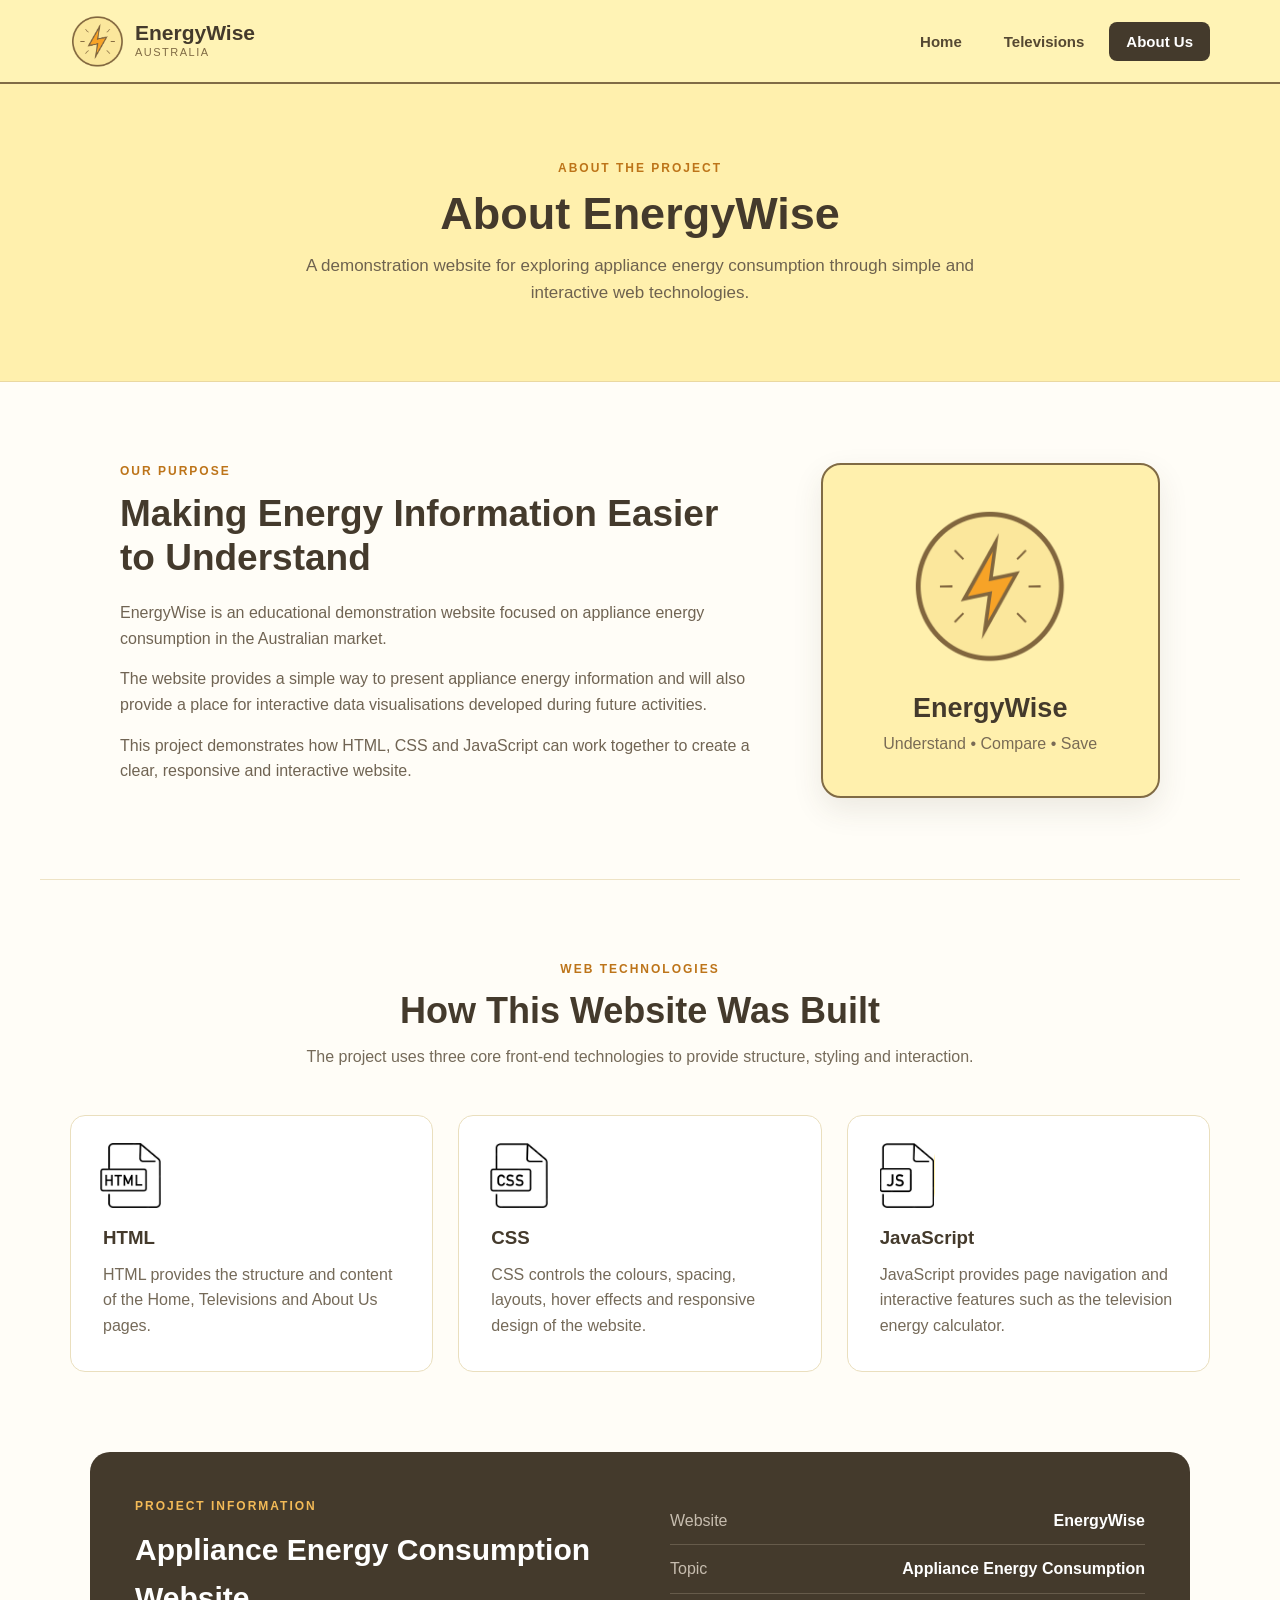
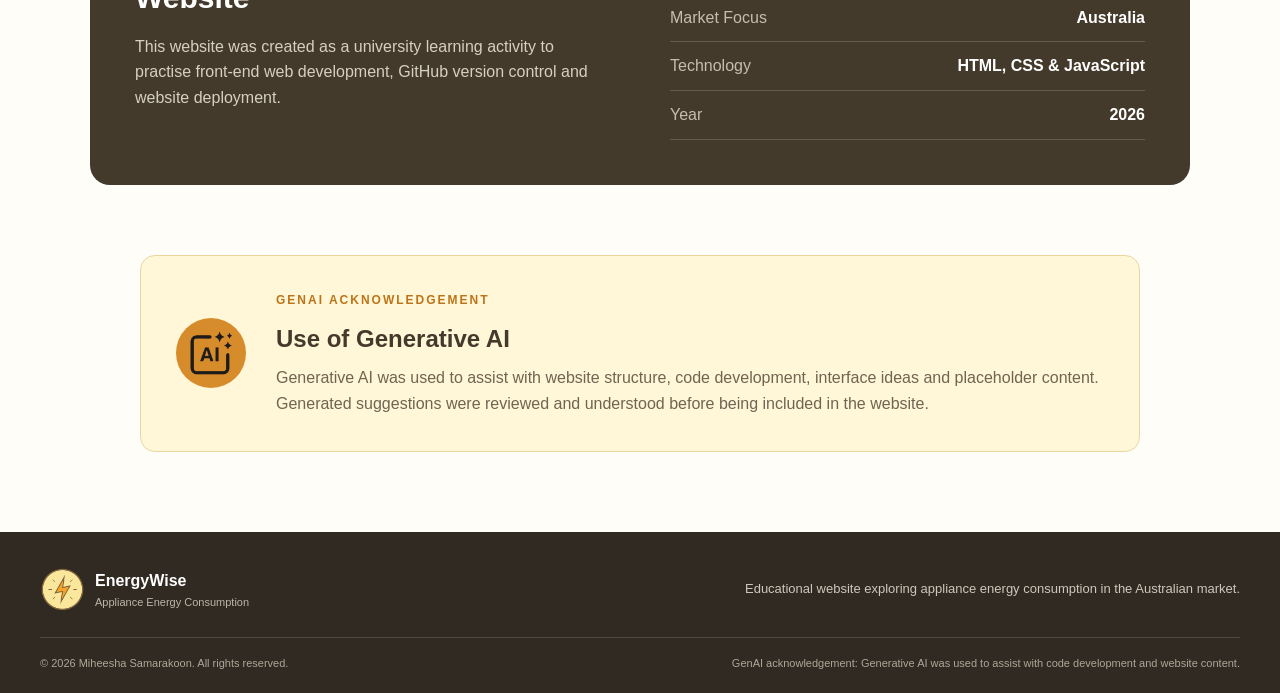
==== about.html @ c7c04519 "Add appliance energy consumption website Add Home, Televisions and About Us pages with shared CSS, J" ====
<!DOCTYPE html>
<html lang="en">
<head>
    <meta charset="UTF-8">
    <meta name="viewport" content="width=device-width, initial-scale=1.0">
    <title>EnergyWise | About Us</title>
    <link rel="stylesheet" href="style.css">
</head>
<body>

    <!-- ================= NAVIGATION ================= -->
    <header>
        <nav class="navbar">
            <div class="brand" onclick="navigateTo('index.html')">
                <img src="images/PowerIcon.png"
                     alt="EnergyWise power logo">
                <div>
                    <span class="brand-name">EnergyWise</span>
                    <span class="brand-subtitle">Australia</span>
                </div>
            </div>
            <div class="nav-links">
                <button class="nav-button"
                        onclick="navigateTo('index.html')">
                    Home
                </button>
                <button class="nav-button"
                        onclick="navigateTo('televisions.html')">
                    Televisions
                </button>
                <button class="nav-button active"
                        onclick="navigateTo('about.html')">
                    About Us
                </button>
            </div>
        </nav>
    </header>

    <!-- ================= MAIN CONTENT ================= -->
    <main>
        <!-- Page Banner -->
        <section class="page-banner">
            <p class="tag">ABOUT THE PROJECT</p>
            <h1>About EnergyWise</h1>
            <p>
                A demonstration website for exploring appliance energy
                consumption through simple and interactive web technologies.
            </p>
        </section>

        <!-- ================= ABOUT ================= -->
        <section class="about-section">
            <div class="about-content">
                <p class="tag">OUR PURPOSE</p>
                <h2>
                    Making Energy Information Easier to Understand
                </h2>
                <p>
                    EnergyWise is an educational demonstration website
                    focused on appliance energy consumption in the
                    Australian market.
                </p>
                <p>
                    The website provides a simple way to present appliance
                    energy information and will also provide a place for
                    interactive data visualisations developed during
                    future activities.
                </p>
                <p>
                    This project demonstrates how HTML, CSS and JavaScript
                    can work together to create a clear, responsive and
                    interactive website.
                </p>
            </div>
            <div class="about-logo-card">
                <img src="images/PowerIcon.png"
                     alt="EnergyWise power logo">
                <h3>EnergyWise</h3>
                <p>Understand • Compare • Save</p>
            </div>
        </section>

        <!-- ================= TECHNOLOGIES ================= -->
        <section class="technology-section">
            <div class="section-heading">
                <p class="tag">WEB TECHNOLOGIES</p>
                <h2>How This Website Was Built</h2>
                <p>
                    The project uses three core front-end technologies
                    to provide structure, styling and interaction.
                </p>
            </div>
            <div class="card-grid">
                <article class="info-card">
                    <div class="tech-icon">
                        <img src="images/html.png" alt="HTML icon">
                    </div>
                    <h3>HTML</h3>
                    <p>
                        HTML provides the structure and content of the
                        Home, Televisions and About Us pages.
                    </p>
                </article>
                <article class="info-card">
                    <div class="tech-icon">
                        <img src="images/css.png" alt="CSS icon">
                    </div>
                    <h3>CSS</h3>
                    <p>
                        CSS controls the colours, spacing, layouts,
                        hover effects and responsive design of the website.
                    </p>
                </article>
                <article class="info-card">
                    <div class="tech-icon">
                        <img src="images/javascript.png" alt="JavaScript icon">
                    </div>
                    <h3>JavaScript</h3>
                    <p>
                        JavaScript provides page navigation and interactive
                        features such as the television energy calculator.
                    </p>
                </article>
            </div>
        </section>

        <!-- ================= PROJECT INFORMATION ================= -->
        <section class="project-section">
            <div class="project-intro">
                <p class="tag light-tag">
                    PROJECT INFORMATION
                </p>
                <h2>Appliance Energy Consumption Website</h2>
                <p>
                    This website was created as a university learning
                    activity to practise front-end web development,
                    GitHub version control and website deployment.
                </p>
            </div>
            <div class="project-details">
                <div>
                    <span>Website</span>
                    <strong>EnergyWise</strong>
                </div>
                <div>
                    <span>Topic</span>
                    <strong>Appliance Energy Consumption</strong>
                </div>
                <div>
                    <span>Market Focus</span>
                    <strong>Australia</strong>
                </div>
                <div>
                    <span>Technology</span>
                    <strong>HTML, CSS & JavaScript</strong>
                </div>
                <div>
                    <span>Year</span>
                    <strong>2026</strong>
                </div>
            </div>
        </section>

        <!-- ================= GENAI ================= -->
        <section class="ai-section">
            <div class="ai-icon">
                <img src="images/ai.png" alt="Generative AI icon">
            </div>
            <div>
                <p class="tag">GENAI ACKNOWLEDGEMENT</p>
                <h2>Use of Generative AI</h2>
                <p>
                    Generative AI was used to assist with website structure,
                    code development, interface ideas and placeholder
                    content. Generated suggestions were reviewed and
                    understood before being included in the website.
                </p>
            </div>
        </section>
    </main>

    <!-- ================= FOOTER ================= -->
    <footer>
        <div class="footer-container">
            <div class="footer-brand">
                <img src="images/PowerIcon.png"
                     alt="EnergyWise power logo">
                <div>
                    <strong>EnergyWise</strong>
                    <span>Appliance Energy Consumption</span>
                </div>
            </div>
            <p>
                Educational website exploring appliance energy consumption
                in the Australian market.
            </p>
        </div>
        <div class="footer-bottom">
            <p>© 2026 Miheesha Samarakoon. All rights reserved.</p>
            <p>
                GenAI acknowledgement: Generative AI was used to assist
                with code development and website content.
            </p>
        </div>
    </footer>

    <script src="script.js"></script>

</body>
</html>
---- style.css ----
/* =========================================================
   ENERGYWISE WEBSITE
   Main stylesheet used by all three webpages
   ========================================================= */


/* ================= BASIC RESET ================= */
* {
    margin: 0;
    padding: 0;
    box-sizing: border-box;
}


/* ================= GENERAL ================= */
html {
    scroll-behavior: smooth;
}
body {
    font-family: Arial, Helvetica, sans-serif;
    background-color: #fffdf7;
    color: #443a2c;
    line-height: 1.6;
}
button,
input {
    font-family: inherit;
}


/* ================= NAVIGATION ================= */
header {
    background-color: #fff3b5;
    border-bottom: 2px solid #806b45;
    position: sticky;
    top: 0;
    z-index: 1000;
}
.navbar {
    max-width: 1200px;
    min-height: 82px;
    margin: auto;
    padding: 10px 30px;
    display: flex;
    justify-content: space-between;
    align-items: center;
}


/* Logo / Brand */
.brand {
    display: flex;
    align-items: center;
    gap: 10px;
    cursor: pointer;
    transition: 0.3s;
}

.brand:hover {
    opacity: 0.75;
}

.brand img {
    width: 55px;
    height: 55px;
}

.brand > div {
    display: flex;
    flex-direction: column;
}

.brand-name {
    font-size: 21px;
    font-weight: bold;
    line-height: 1.1;
}

.brand-subtitle {
    font-size: 11px;
    color: #806b45;
    letter-spacing: 1.5px;
    text-transform: uppercase;
}


/* Navigation Links */

.nav-links {
    display: flex;
    align-items: center;
    gap: 8px;
}

.nav-button {
    border: none;
    background-color: transparent;
    color: #554832;
    font-size: 15px;
    font-weight: bold;
    padding: 11px 17px;
    border-radius: 8px;
    cursor: pointer;
    transition: 0.3s;
}


/* Mouse-over feedback */
.nav-button:hover {
    background-color: #e9a63d;
    color: white;
    transform: translateY(-2px);
}


/* Current page feedback */
.nav-button.active {
    background-color: #443a2c;
    color: white;
}


/* ================= TAG ================= */
.tag {
    color: #bd7419;
    font-size: 12px;
    font-weight: bold;
    letter-spacing: 2px;
    margin-bottom: 10px;
}

.light-tag {
    color: #f3ba57;
}


/* ================= HOME HERO ================= */
.hero {
    max-width: 1200px;
    min-height: 580px;
    margin: auto;
    padding: 70px 30px;
    display: grid;
    grid-template-columns: 1.2fr 0.8fr;
    align-items: center;
    gap: 70px;
}

.hero h1 {
    max-width: 700px;
    font-size: 55px;
    line-height: 1.08;
    margin-bottom: 22px;
}

.hero h1 span {
    color: #d78c2c;
}

.hero-description {
    max-width: 650px;
    color: #706453;
    font-size: 18px;
    margin-bottom: 30px;
}

.hero-buttons {
    display: flex;
    gap: 12px;
}


/* ================= BUTTONS ================= */

.primary-button,
.secondary-button {
    padding: 14px 22px;
    border-radius: 8px;
    font-size: 15px;
    font-weight: bold;
    cursor: pointer;
    transition: 0.3s;
}

.primary-button {
    border: none;
    background-color: #d78c2c;
    color: white;
}

.primary-button:hover {
    background-color: #ad6816;
    transform: translateY(-2px);
    box-shadow: 0 6px 15px rgba(80, 60, 30, 0.15);
}

.secondary-button {
    border: 2px solid #806b45;
    background-color: transparent;
    color: #443a2c;
}

.secondary-button:hover {
    background-color: #fff0ad;
    transform: translateY(-2px);
}


/* ================= HERO CARD ================= */
.hero-card {
    background-color: #fff0a8;
    border: 2px solid #806b45;
    border-radius: 24px;
    padding: 40px;
    text-align: center;
    box-shadow: 0 18px 40px rgba(68, 58, 44, 0.12);
}

.hero-logo {
    width: 150px;
    margin-bottom: 15px;
}

.hero-card h2 {
    font-size: 27px;
    margin-bottom: 10px;
}

.hero-card > p {
    color: #6d604d;
    margin-bottom: 25px;
}

.mini-info {
    display: grid;
    grid-template-columns: repeat(3, 1fr);
    border-top: 1px solid #bca164;
    padding-top: 20px;
    gap: 10px;
}

.mini-info div {
    display: flex;
    flex-direction: column;
}

.mini-info strong {
    font-size: 13px;
}

.mini-info span {
    color: #806f54;
    font-size: 11px;
}


/* ================= GENERAL CONTENT ================= */

.content-section,
.technology-section {
    max-width: 1200px;
    margin: auto;
    padding: 80px 30px;
}

.section-heading {
    max-width: 720px;
    margin: 0 auto 45px;
    text-align: center;
}

.section-heading h2 {
    font-size: 36px;
    line-height: 1.2;
    margin-bottom: 12px;
}

.section-heading > p:last-child {
    color: #756a59;
}


/* ================= INFORMATION CARDS ================= */

.card-grid {
    display: grid;
    grid-template-columns: repeat(3, 1fr);
    gap: 25px;
}

.info-card {
    background-color: white;
    border: 1px solid #eadfbe;
    border-radius: 15px;
    padding: 32px;
    transition: 0.3s;
}

.info-card:hover {
    transform: translateY(-6px);
    border-color: #d78c2c;
    box-shadow: 0 12px 25px rgba(68, 58, 44, 0.10);
}

.icon-box,
.tech-icon {
    width: 55px;
    height: 55px;
    display: flex;
    justify-content: center;
    align-items: center;
    background-color: #fff0ad;
    border-radius: 10px;
    font-size: 22px;
    font-weight: bold;
    margin-bottom: 20px;
}

.tech-icon img {
    width: 65px;
    height: 65px;
    object-fit: contain;
    display: block;
}

.icon-box {
    width: 55px;
    height: 55px;
    display: flex;
    justify-content: center;
    align-items: center;
    background-color: #fff0ad;
    border-radius: 10px;
    margin-bottom: 20px;
}

.icon-box img {
    width: 62px;
    height: 62px;
    object-fit: contain;
}

.info-card h3 {
    margin-bottom: 9px;
}

.info-card p {
    color: #756a59;
}


/* ================= STEPS ================= */

.steps-section {
    background-color: #fff8dc;
    padding: 75px 30px;
}

.steps {
    max-width: 1050px;
    margin: auto;
    display: grid;
    grid-template-columns: repeat(3, 1fr);
    gap: 30px;
}

.step {
    display: flex;
    gap: 18px;
}

.step-number {
    color: #d78c2c;
    font-size: 30px;
    font-weight: bold;
}

.step h3 {
    margin-bottom: 5px;
}

.step p {
    color: #756a59;
}


/* ================= CTA ================= */
.cta-section {
    max-width: 1140px;
    margin: 80px auto;
    padding: 45px;
    background-color: #443a2c;
    color: white;
    border-radius: 20px;
    display: flex;
    justify-content: space-between;
    align-items: center;
    gap: 40px;
}

.cta-section h2 {
    font-size: 30px;
    margin-bottom: 8px;
}

.cta-section > div > p:last-child {
    max-width: 700px;
    color: #d7cfc3;
}


/* ================= PAGE BANNER ================= */
.page-banner {
    background-color: #fff0ad;
    padding: 75px 30px;
    text-align: center;
    border-bottom: 1px solid #ead8a1;
}

.page-banner h1 {
    font-size: 45px;
    line-height: 1.15;
    margin-bottom: 12px;
}

.page-banner > p:last-child {
    max-width: 720px;
    margin: auto;
    color: #6e624f;
    font-size: 17px;
}


/* ================= TELEVISION CARDS ================= */
.tv-grid {
    display: grid;
    grid-template-columns: repeat(3, 1fr);
    gap: 25px;
}

.tv-card {
    background-color: white;
    border: 1px solid #eadfbe;
    border-radius: 15px;
    overflow: hidden;
    transition: 0.3s;
}

.tv-card:hover {
    transform: translateY(-6px);
    box-shadow: 0 12px 28px rgba(68, 58, 44, 0.12);
    border-color: #d78c2c;
}

.tv-image {
    background-color: #fff5c9;
    padding: 30px 30px 20px;
    text-align: center;
}

.tv-screen {
    height: 160px;
    background-color: #443a2c;
    border: 7px solid #635541;
    border-radius: 7px;
    display: flex;
    justify-content: center;
    align-items: center;
    color: #f2b34b;
    font-size: 28px;
    font-weight: bold;
}

.tv-stand {
    width: 65px;
    height: 10px;
    margin: auto;
    background-color: #635541;
    border-radius: 0 0 8px 8px;
}

.tv-content {
    padding: 25px;
}

.energy-label {
    color: #bd7419;
    font-size: 10px;
    font-weight: bold;
    letter-spacing: 1.2px;
}

.tv-content h3 {
    font-size: 20px;
    margin: 7px 0 18px;
}

.tv-data div {
    display: flex;
    justify-content: space-between;
    padding: 9px 0;
    border-bottom: 1px solid #eee6d4;
    font-size: 14px;
}

.tv-data span {
    color: #786d5c;
}

.data-note {
    color: #817565;
    font-size: 13px;
    text-align: center;
    margin-top: 30px;
}


/* ================= CALCULATOR ================= */
.calculator-section {
    background-color: #fff0ad;
    padding: 75px max(30px, calc((100% - 1100px) / 2));
    display: grid;
    grid-template-columns: 1fr 1fr;
    align-items: center;
    gap: 70px;
}

.calculator-description h2 {
    font-size: 36px;
    line-height: 1.2;
    margin-bottom: 15px;
}

.calculator-description > p:not(.tag) {
    color: #6e624f;
}

.formula-box {
    background-color: rgba(255, 255, 255, 0.55);
    border-left: 4px solid #d78c2c;
    margin-top: 25px;
    padding: 17px;
    display: flex;
    flex-direction: column;
}

.formula-box span {
    color: #a86618;
    font-size: 10px;
    font-weight: bold;
    letter-spacing: 1.5px;
}

.calculator-card {
    background-color: white;
    border-radius: 15px;
    padding: 35px;
    box-shadow: 0 12px 30px rgba(68, 58, 44, 0.12);
}

.input-group {
    margin-bottom: 20px;
}

.input-group label {
    display: block;
    font-weight: bold;
    margin-bottom: 7px;
}

.input-wrapper {
    display: flex;
    border: 1px solid #cbbd98;
    border-radius: 8px;
    overflow: hidden;
}

.input-wrapper:focus-within {
    border-color: #d78c2c;
}

.input-wrapper input {
    width: 100%;
    border: none;
    outline: none;
    padding: 13px;
    font-size: 15px;
}

.input-wrapper span {
    background-color: #fff5cf;
    padding: 13px;
    color: #786b55;
    font-size: 13px;
}

.full-button {
    width: 100%;
}

.result-box {
    margin-top: 22px;
    background-color: #fff7d7;
    border-radius: 10px;
    padding: 20px;
    text-align: center;
}

.result-box p {
    color: #786b55;
    font-size: 13px;
}

.result-box strong {
    display: block;
    color: #b66e17;
    font-size: 29px;
    margin: 4px 0;
}

.result-box span {
    color: #8a7d69;
    font-size: 12px;
}


/* ================= TIPS ================= */
.tips-grid {
    display: grid;
    grid-template-columns: repeat(2, 1fr);
    gap: 20px;
}

.tip-card {
    display: flex;
    gap: 20px;
    padding: 25px;
    background-color: white;
    border: 1px solid #eadfbe;
    border-radius: 12px;
    transition: 0.3s;
}

.tip-card:hover {
    border-color: #d78c2c;
    transform: translateY(-3px);
}

.tip-number {
    color: #d78c2c;
    font-size: 25px;
    font-weight: bold;
}

.tip-card h3 {
    margin-bottom: 5px;
}

.tip-card p {
    color: #756a59;
}


/* ================= ABOUT ================= */
.about-section {
    max-width: 1100px;
    margin: auto;
    padding: 80px 30px;
    display: grid;
    grid-template-columns: 1.3fr 0.7fr;
    align-items: center;
    gap: 70px;
}

.about-content h2 {
    font-size: 37px;
    line-height: 1.2;
    margin-bottom: 20px;
}

.about-content > p:not(.tag) {
    color: #706453;
    margin-bottom: 15px;
}

.about-logo-card {
    background-color: #fff0ad;
    border: 2px solid #806b45;
    border-radius: 20px;
    padding: 40px;
    text-align: center;
    box-shadow: 0 12px 30px rgba(68, 58, 44, 0.10);
}

.about-logo-card img {
    width: 160px;
    margin-bottom: 12px;
}

.about-logo-card h3 {
    font-size: 27px;
}

.about-logo-card p {
    color: #796b55;
}


/* ================= TECHNOLOGY ================= */
.technology-section {
    border-top: 1px solid #eee3c5;
}


/* ================= PROJECT SECTION ================= */

.project-section {
    max-width: 1100px;
    margin: 0 auto 70px;
    padding: 45px;
    background-color: #443a2c;
    color: white;
    border-radius: 20px;
    display: grid;
    grid-template-columns: 1fr 1fr;
    gap: 60px;
}

.project-intro h2 {
    font-size: 30px;
    margin-bottom: 12px;
}

.project-intro > p:last-child {
    color: #d7cfc3;
}

.project-details div {
    display: flex;
    justify-content: space-between;
    gap: 20px;
    padding: 11px 0;
    border-bottom: 1px solid #665b4b;
}

.project-details span {
    color: #c7bdaf;
}

.project-details strong {
    text-align: right;
}


/* ================= AI SECTION ================= */
.ai-section {
    max-width: 1000px;
    margin: 0 auto 80px;
    padding: 35px;
    display: flex;
    align-items: center;
    gap: 30px;
    background-color: #fff7d7;
    border: 1px solid #e8d79e;
    border-radius: 15px;
}

.ai-icon {
    min-width: 70px;
    height: 70px;
    display: flex;
    justify-content: center;
    align-items: center;
    background-color: #d78c2c;
    color: white;
    border-radius: 50%;
    font-size: 22px;
    font-weight: bold;
}

.ai-icon img {
    width: 85px;
    height: 85px;
    object-fit: contain;
    display: block;
}

.ai-section h2 {
    margin-bottom: 7px;
}

.ai-section > div:last-child > p:last-child {
    color: #706453;
}


/* ================= FOOTER ================= */
footer {
    background-color: #302a22;
    color: white;
    padding: 35px 30px 20px;
}

.footer-container {
    max-width: 1200px;
    margin: auto;
    display: flex;
    justify-content: space-between;
    align-items: center;
    gap: 30px;
    padding-bottom: 25px;
}

.footer-brand {
    display: flex;
    align-items: center;
    gap: 10px;
}

.footer-brand img {
    width: 45px;
    height: 45px;
}

.footer-brand div {
    display: flex;
    flex-direction: column;
}

.footer-brand span {
    color: #bfb6a8;
    font-size: 11px;
}

.footer-container > p {
    color: #cfc7bb;
    font-size: 13px;
    text-align: right;
}

.footer-bottom {
    max-width: 1200px;
    margin: auto;
    border-top: 1px solid #51493e;
    padding-top: 17px;
    display: flex;
    justify-content: space-between;
    gap: 30px;
    color: #afa698;
    font-size: 11px;
}


/* =========================================================
   RESPONSIVE DESIGN
   Makes the website easier to use on smaller screens
   ========================================================= */
@media (max-width: 900px) {
    .hero,
    .calculator-section,
    .about-section,
    .project-section {
        grid-template-columns: 1fr;
    }

    .card-grid,
    .tv-grid,
    .steps {
        grid-template-columns: 1fr;
    }

    .hero {
        gap: 40px;
    }

    .hero h1 {
        font-size: 45px;
    }

    .cta-section {
        margin-left: 25px;
        margin-right: 25px;

        flex-direction: column;

        align-items: flex-start;
    }
}


@media (max-width: 650px) {
    .navbar {
        flex-direction: column;

        padding: 12px 15px;

        gap: 12px;
    }

    .nav-links {
        width: 100%;

        justify-content: center;
    }

    .nav-button {
        flex: 1;

        padding: 10px 7px;

        font-size: 13px;
    }

    .hero {
        padding: 50px 20px;
    }

    .hero h1 {
        font-size: 37px;
    }

    .hero-description {
        font-size: 16px;
    }

    .hero-buttons {
        flex-direction: column;
    }

    .hero-buttons button {
        width: 100%;
    }

    .mini-info {
        grid-template-columns: 1fr;
    }

    .page-banner {
        padding: 55px 20px;
    }

    .page-banner h1 {
        font-size: 35px;
    }

    .content-section,
    .technology-section {
        padding: 60px 20px;
    }

    .section-heading h2 {
        font-size: 30px;
    }

    .tips-grid {
        grid-template-columns: 1fr;
    }

    .calculator-section {
        padding: 60px 20px;

        gap: 35px;
    }

    .about-section {
        padding: 60px 20px;

        gap: 35px;
    }

    .project-section {
        margin-left: 20px;
        margin-right: 20px;

        padding: 30px;
    }

    .project-details div {
        flex-direction: column;

        gap: 3px;
    }

    .project-details strong {
        text-align: left;
    }

    .ai-section {
        margin-left: 20px;
        margin-right: 20px;

        flex-direction: column;

        align-items: flex-start;
    }

    .footer-container,
    .footer-bottom {
        flex-direction: column;

        align-items: flex-start;
    }

    .footer-container > p {
        text-align: left;
    }
}
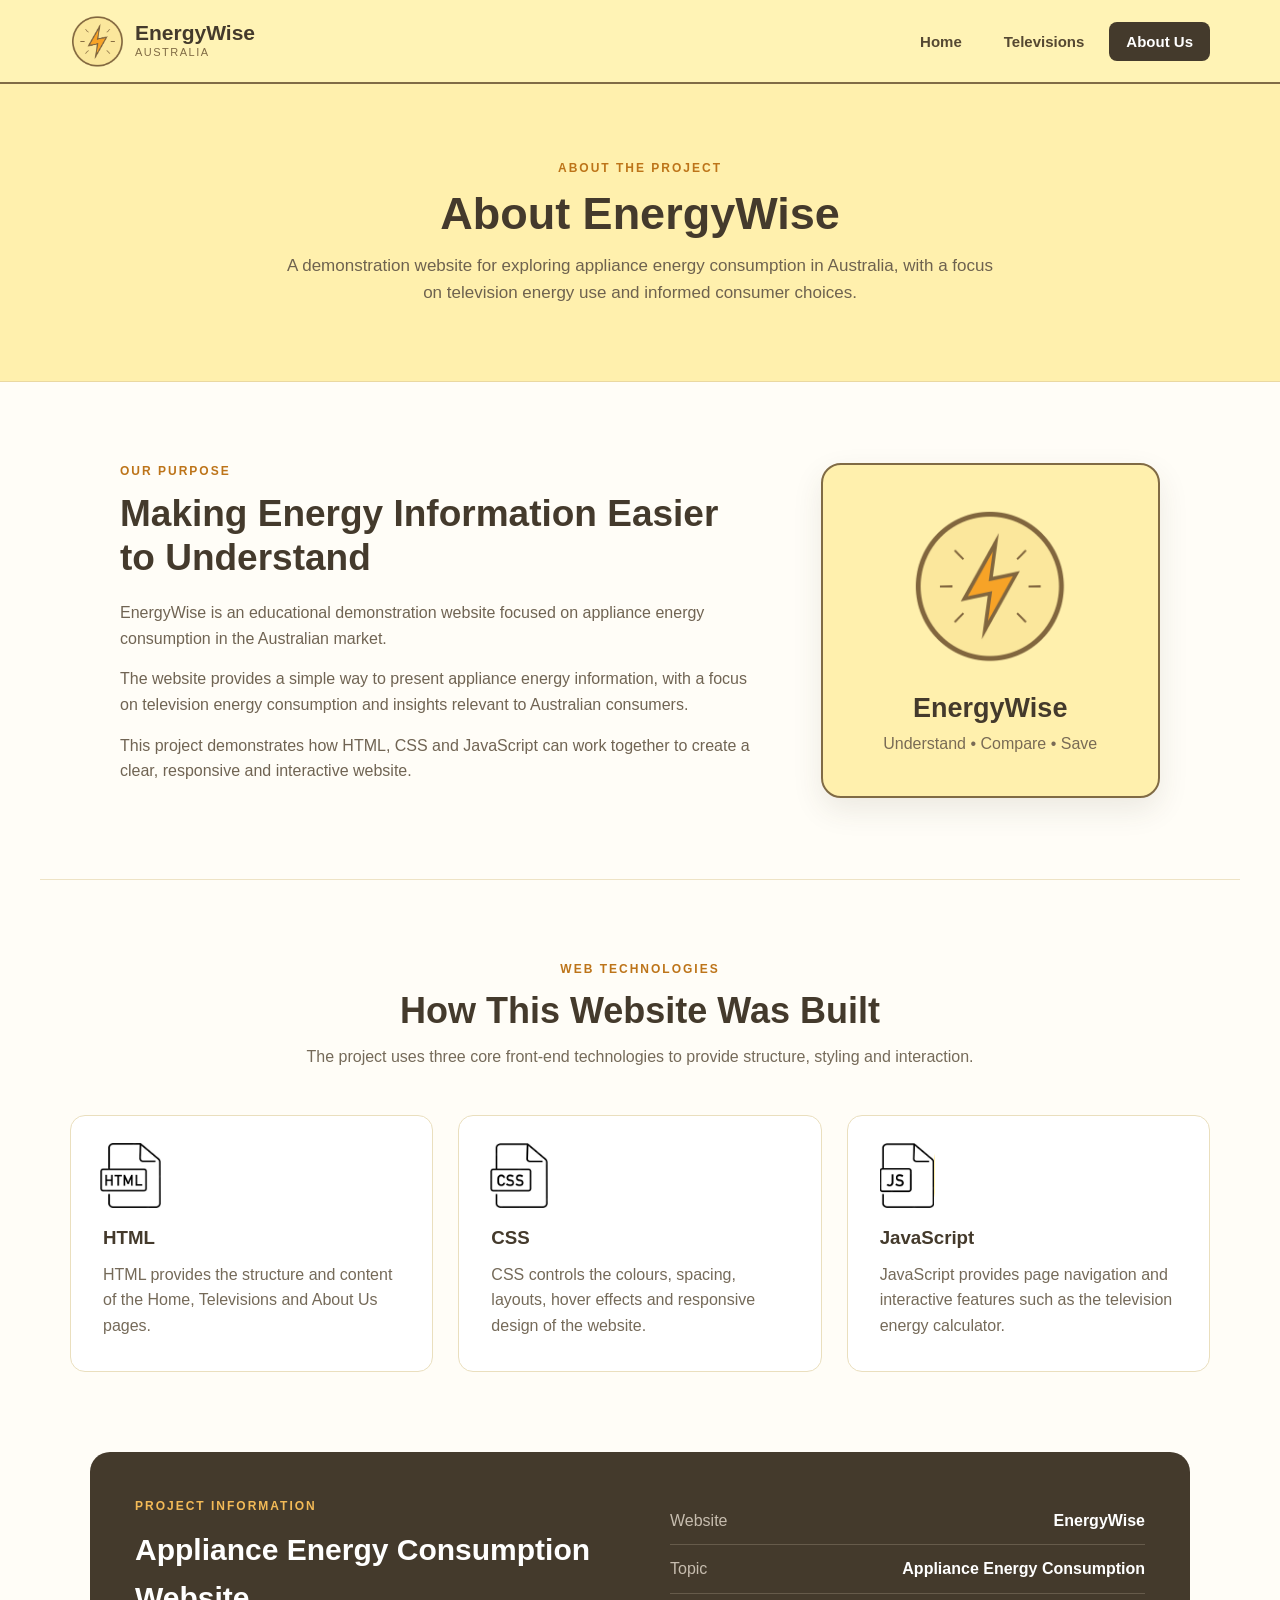
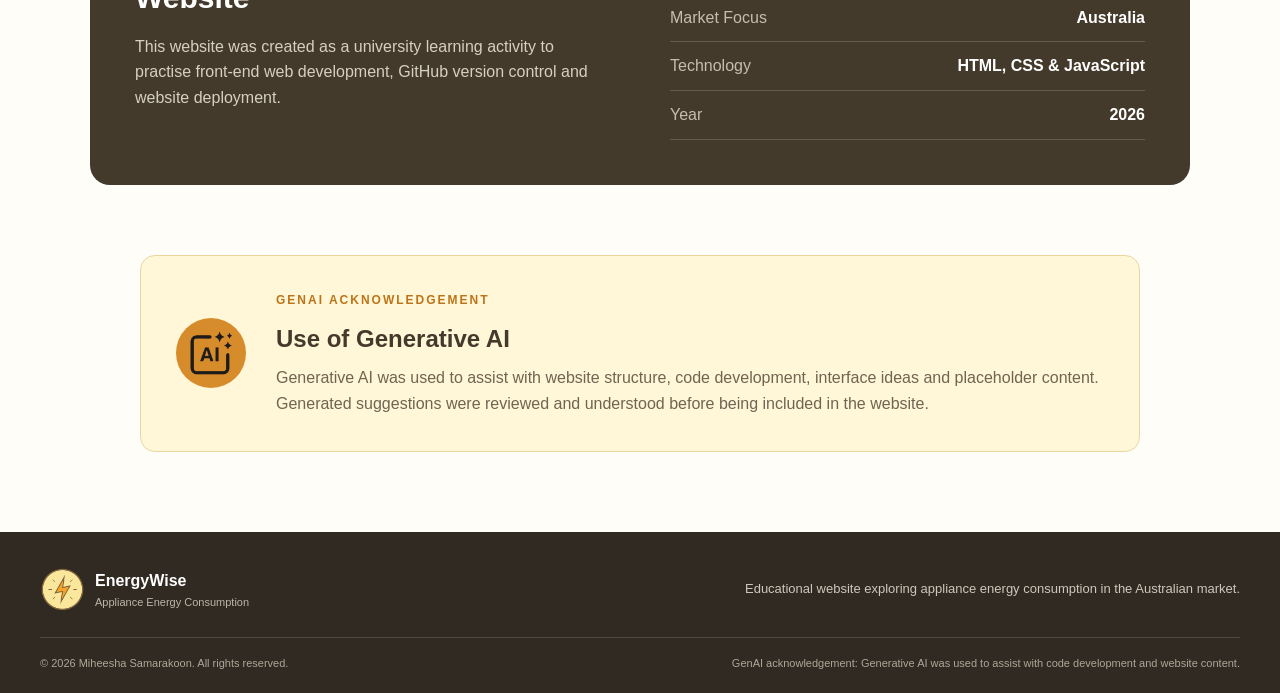
==== commit 60310b49: "Update about.html" ====
--- a/about.html
+++ b/about.html
@@ -43,8 +43,7 @@
             <p class="tag">ABOUT THE PROJECT</p>
             <h1>About EnergyWise</h1>
             <p>
-                A demonstration website for exploring appliance energy
-                consumption through simple and interactive web technologies.
+                A demonstration website for exploring appliance energy consumption in Australia, with a focus on television energy use and informed consumer choices.
             </p>
         </section>
 
@@ -56,20 +55,13 @@
                     Making Energy Information Easier to Understand
                 </h2>
                 <p>
-                    EnergyWise is an educational demonstration website
-                    focused on appliance energy consumption in the
-                    Australian market.
-                </p>
-                <p>
-                    The website provides a simple way to present appliance
-                    energy information and will also provide a place for
-                    interactive data visualisations developed during
-                    future activities.
-                </p>
-                <p>
-                    This project demonstrates how HTML, CSS and JavaScript
-                    can work together to create a clear, responsive and
-                    interactive website.
+                    EnergyWise is an educational demonstration website focused on appliance energy consumption in the Australian market.
+                </p>
+                <p>
+                    The website provides a simple way to present appliance energy information, with a focus on television energy consumption and insights relevant to Australian consumers.
+                </p>
+                <p>
+                    This project demonstrates how HTML, CSS and JavaScript can work together to create a clear, responsive and interactive website.
                 </p>
             </div>
             <div class="about-logo-card">
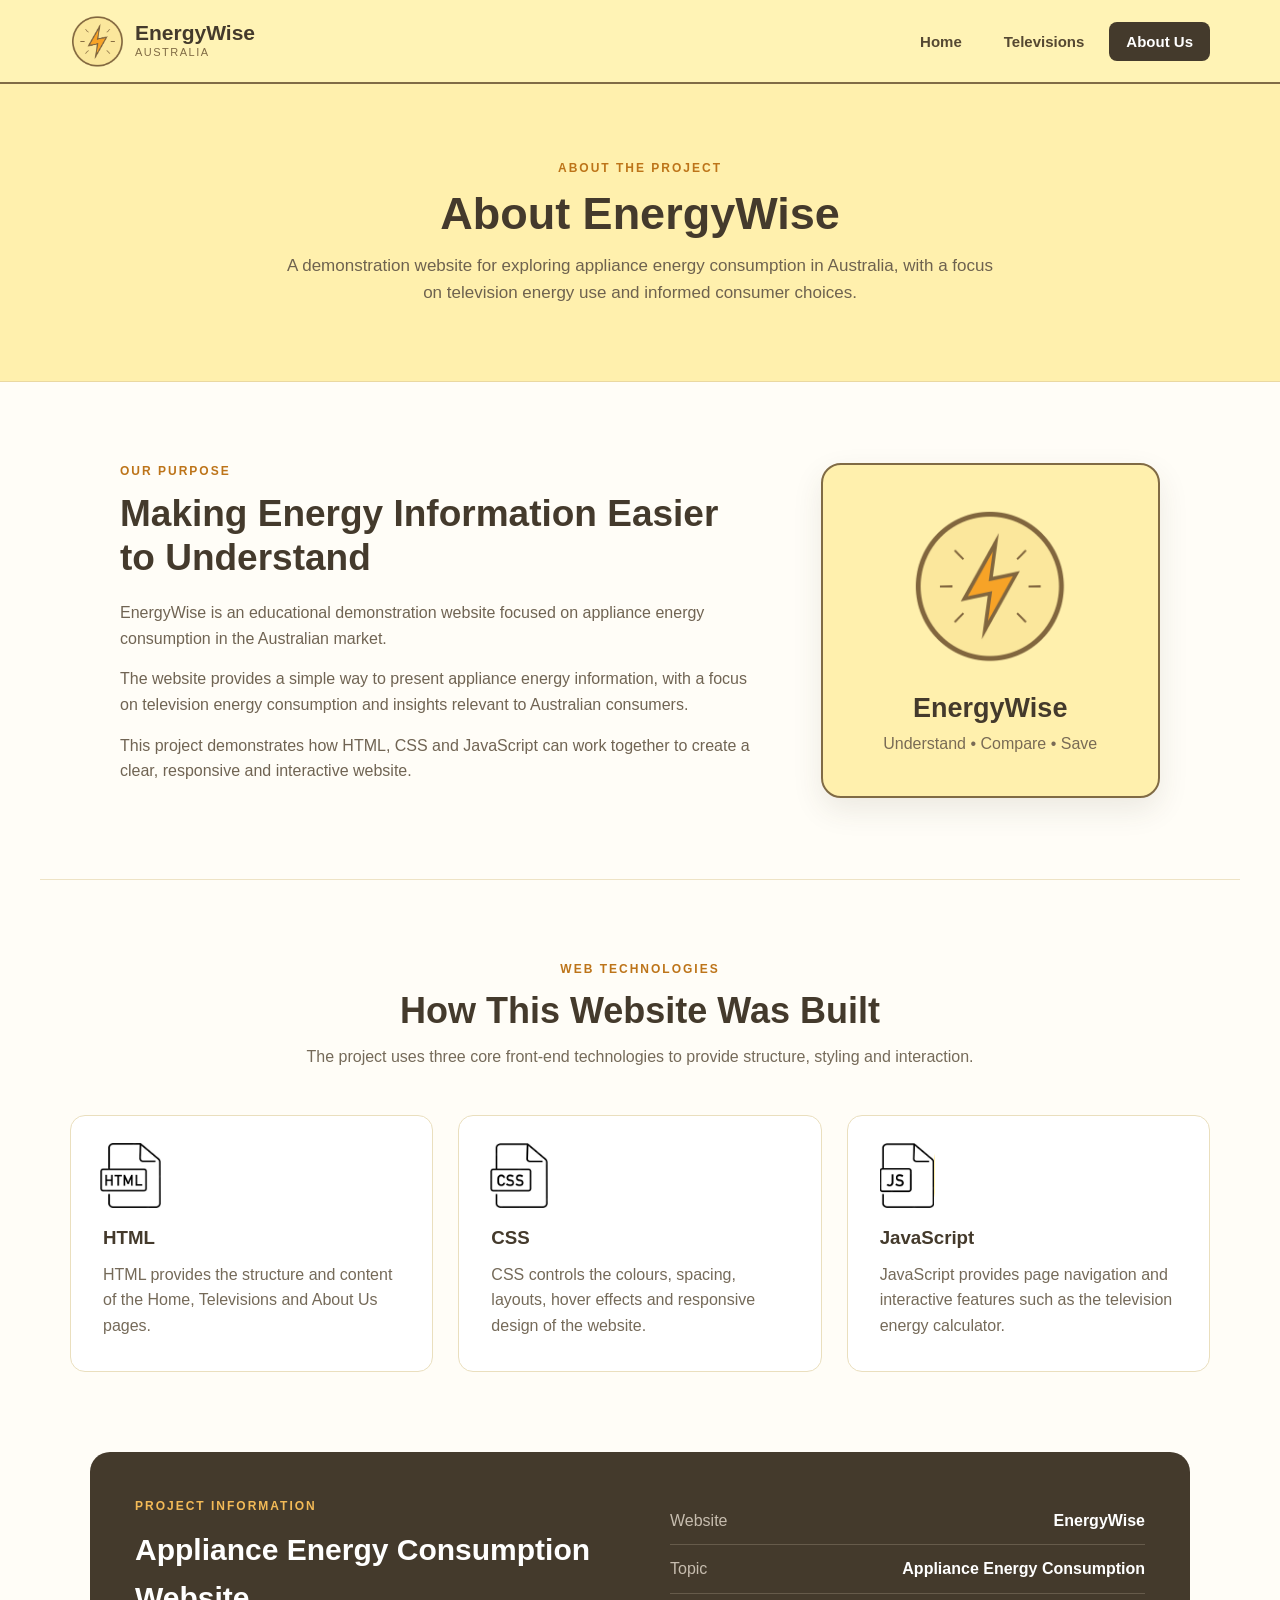
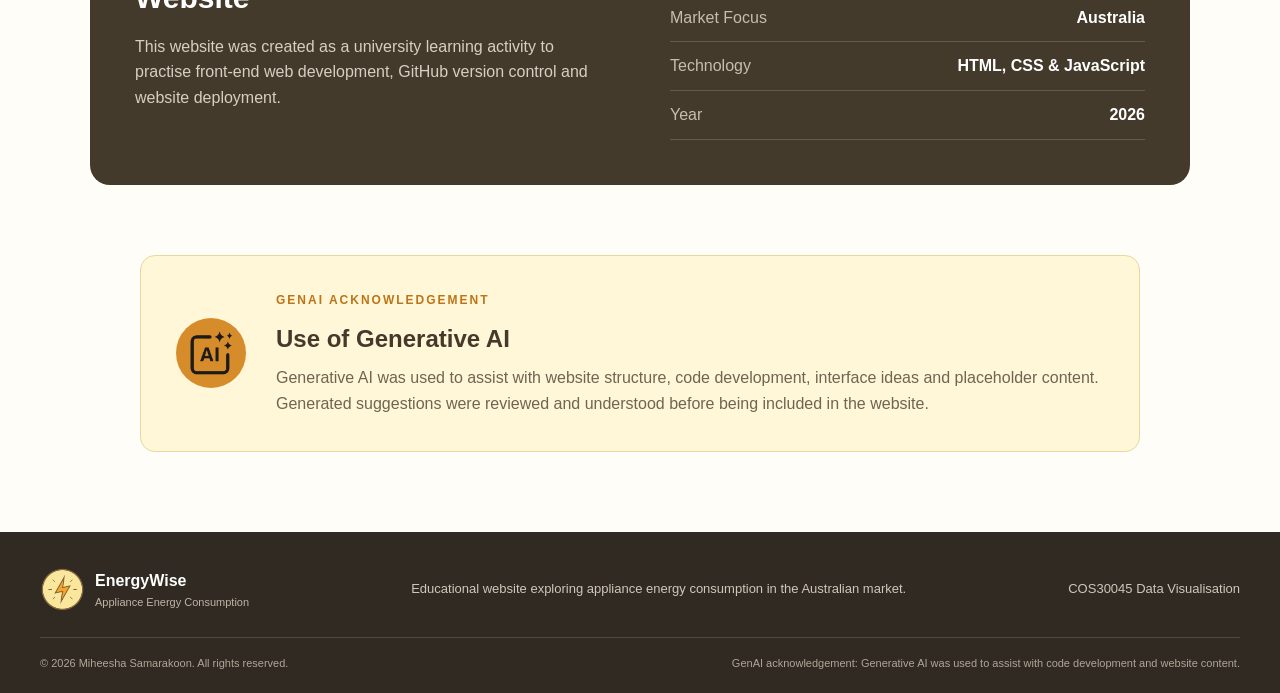
==== commit 61357a9d: "Update about.html" ====
--- a/about.html
+++ b/about.html
@@ -183,8 +183,10 @@
                 </div>
             </div>
             <p>
-                Educational website exploring appliance energy consumption
-                in the Australian market.
+                Educational website exploring appliance energy consumption in the Australian market.                                                                                                 
+            </p>
+            <p>
+                COS30045 Data Visualisation                                                                                                   
             </p>
         </div>
         <div class="footer-bottom">
--- a/style.css
+++ b/style.css
@@ -1004,4 +1004,181 @@
     .footer-container > p {
         text-align: left;
     }
+}
+
+.insights-grid {
+    display: grid;
+    grid-template-columns: repeat(3, 1fr);
+    gap: 24px;
+    max-width: 1200px;
+    margin: 45px auto;
+}
+
+.insight-card {
+    background: #ffffff;
+    border: 1px solid #ead9a4;
+    border-radius: 14px;
+    overflow: hidden;
+    transition: transform 0.25s ease, box-shadow 0.25s ease;
+    display: flex;
+    flex-direction: column;
+    height: 100%;
+}
+
+.insight-card:hover {
+    transform: translateY(-5px);
+    box-shadow: 0 12px 28px rgba(67, 53, 35, 0.10);
+}
+
+.insight-header {
+    display: flex;
+    align-items: flex-start;
+    gap: 14px;
+    padding: 24px 24px 18px;
+    min-height: 125px;
+}
+
+.insight-number {
+    min-width: 42px;
+    height: 42px;
+    display: flex;
+    align-items: center;
+    justify-content: center;
+    background: #fff1bd;
+    color: #d66a00;
+    border-radius: 50%;
+    font-size: 14px;
+    font-weight: 700;
+}
+
+.insight-header h3 {
+    margin: 7px 0 0;
+    font-size: 18px;
+    line-height: 1.35;
+}
+
+.insight-chart {
+    padding: 0 20px;
+    flex-shrink: 0;
+}
+
+.insight-chart img {
+    display: block;
+    width: 100%;
+    height: 260px;
+    object-fit: contain;
+    background: #ffffff;
+}
+
+.chart-placeholder {
+    height: 260px;
+    display: flex;
+    flex-direction: column;
+    align-items: center;
+    justify-content: center;
+    background: #fff8dc;
+    border: 2px dashed #e4c66e;
+    border-radius: 8px;
+    text-align: center;
+}
+
+.chart-placeholder span {
+    font-size: 30px;
+    font-weight: 700;
+    color: #d66a00;
+}
+
+.chart-placeholder p {
+    margin: 8px 15px 0;
+    color: #725d3d;
+}
+
+.insight-result {
+    margin-top: 20px;
+    padding: 22px 24px 25px;
+    background: #fff8dc;
+    border-top: 1px solid #ead9a4;
+    flex: 1;
+    min-height: 145px;
+}
+
+.insight-result > strong {
+    display: block;
+    margin-bottom: 8px;
+    color: #33291c;
+    font-size: 16px;
+}
+
+.insight-result p {
+    margin: 0;
+    color: #66553d;
+    line-height: 1.65;
+    font-size: 14px;
+}
+
+.insight-card-wide {
+    max-width: 1200px;
+    margin: 25px auto 50px;
+}
+
+.q7-chart-grid {
+    display: grid;
+    grid-template-columns: 1fr 1fr;
+    gap: 25px;
+    padding: 0 5px;
+}
+
+.tv-insight-conclusion {
+    max-width: 1200px;
+    display: flex;
+    gap: 25px;
+    align-items: flex-start;
+    margin: 50px auto 10px;
+    padding: 35px;
+    background: #fff1bd;
+    border: 1px solid #e2c267;
+    border-radius: 14px;
+}
+
+.conclusion-icon {
+    min-width: 55px;
+    height: 55px;
+    display: flex;
+    align-items: center;
+    justify-content: center;
+    background: #453a2a;
+    color: #ffb21c;
+    border-radius: 50%;
+    font-size: 24px;
+    font-weight: 700;
+}
+.tv-insight-conclusion h2 {
+    margin: 7px 0 15px;
+}
+.tv-insight-conclusion p {
+    margin: 0 0 12px;
+    line-height: 1.7;
+}
+@media (max-width: 1000px) {
+
+    .insights-grid {
+        grid-template-columns: repeat(2, 1fr);
+    }
+}
+
+@media (max-width: 650px) {
+    .insights-grid {
+        grid-template-columns: 1fr;
+    }
+    .q7-chart-grid {
+        grid-template-columns: 1fr;
+    }
+    .tv-insight-conclusion {
+        flex-direction: column;
+        padding: 25px;
+    }
+    .insight-chart img,
+    .chart-placeholder {
+        height: 220px;
+    }
 }
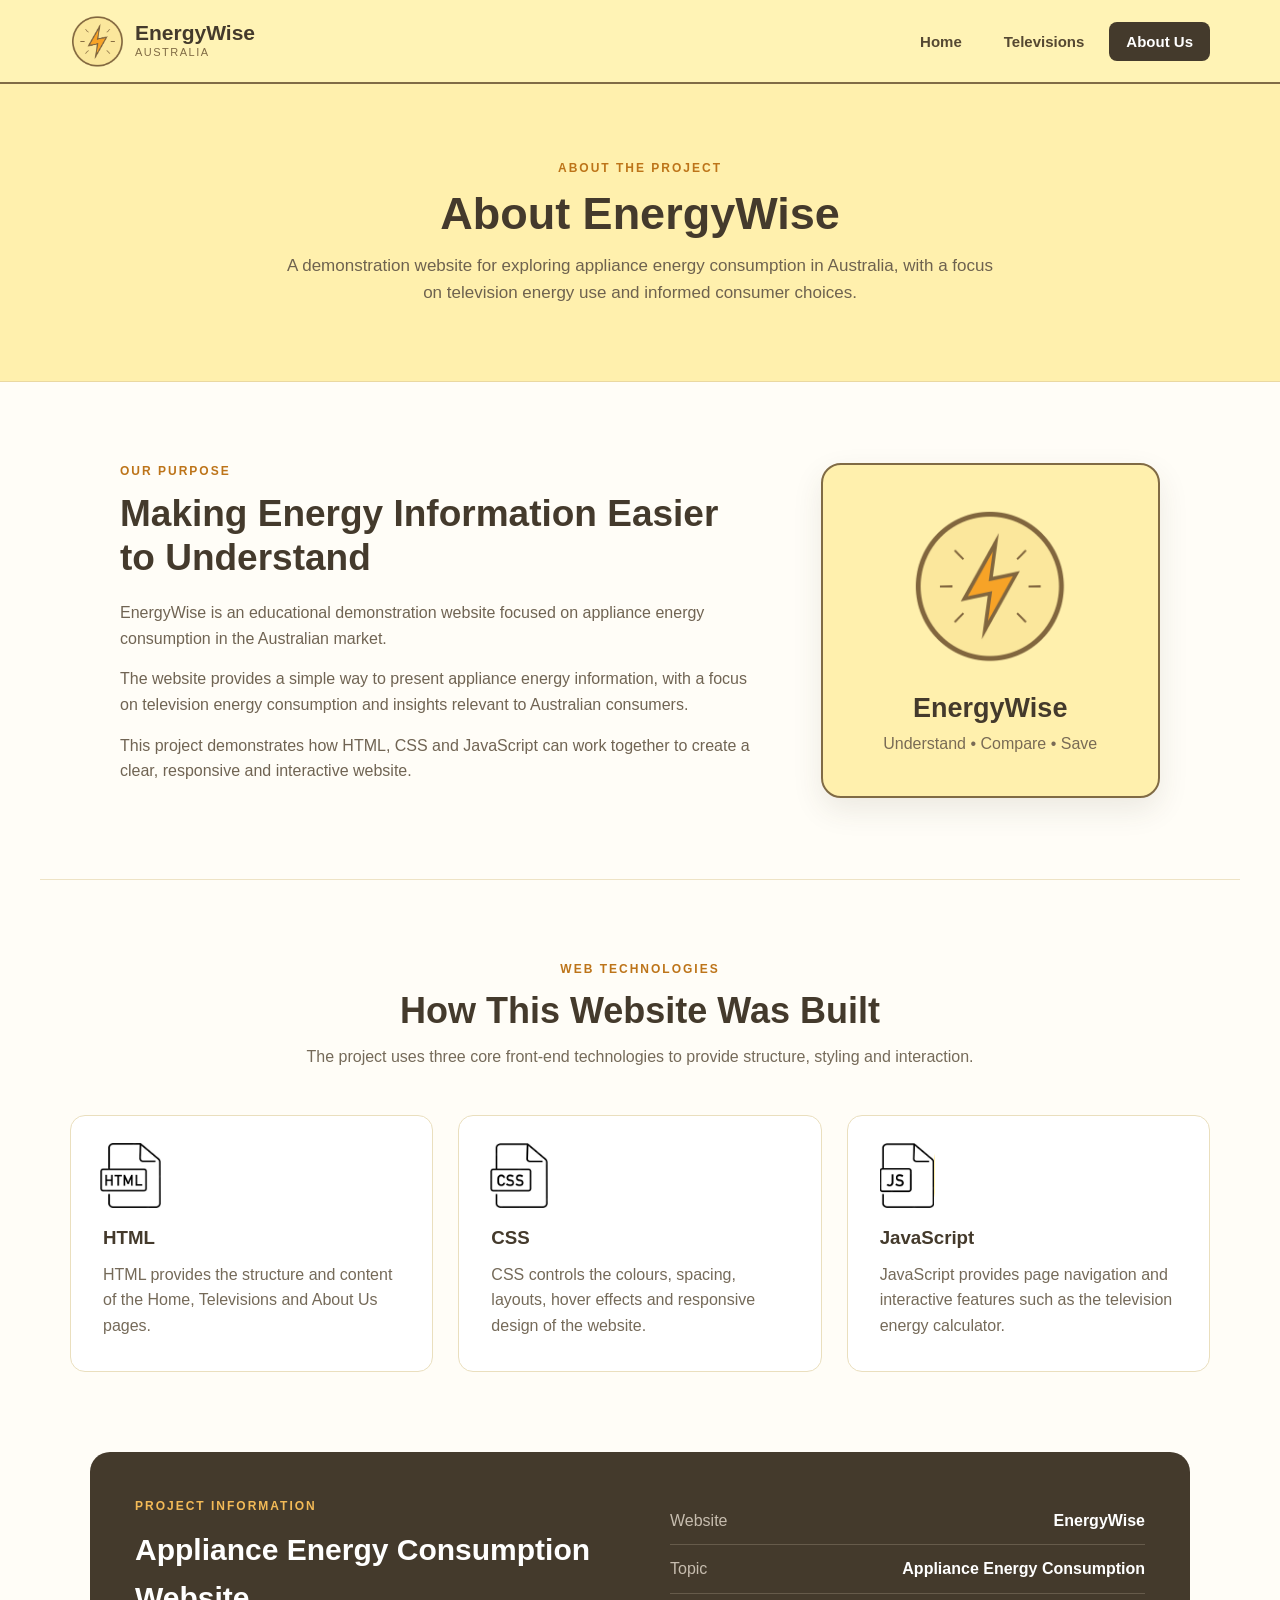
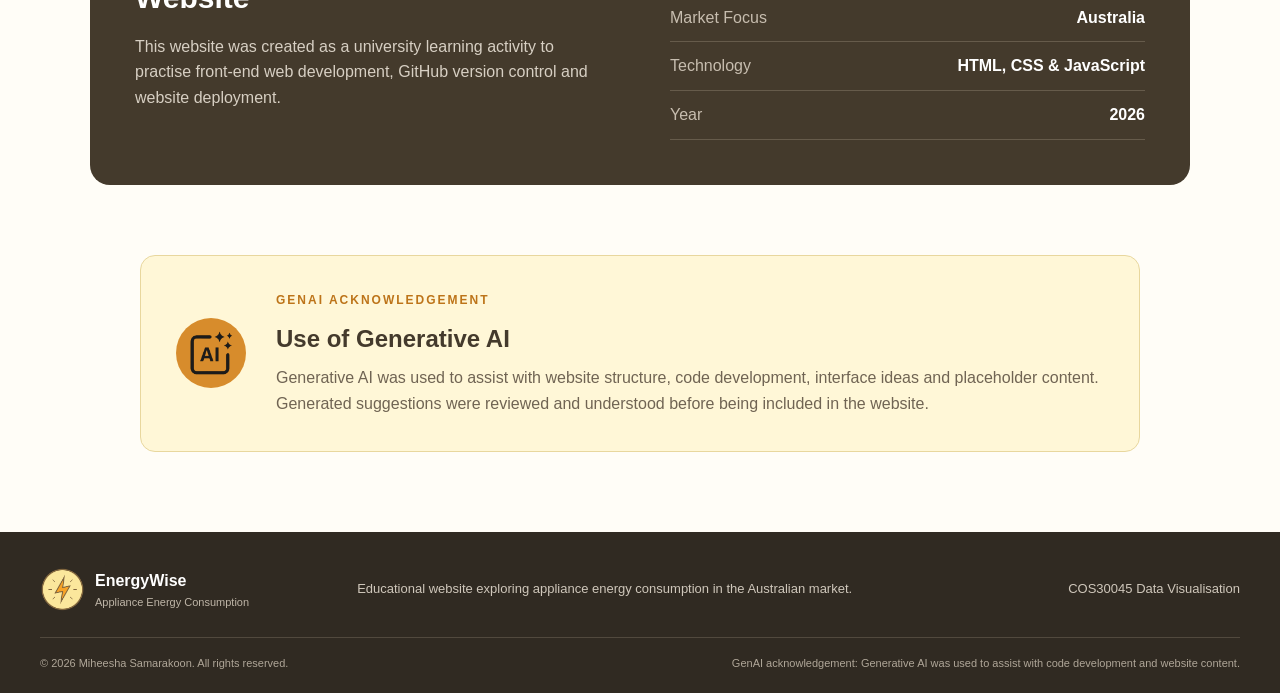
==== commit ee4cfd00: "Update about.html" ====
--- a/about.html
+++ b/about.html
@@ -185,6 +185,7 @@
             <p>
                 Educational website exploring appliance energy consumption in the Australian market.                                                                                                 
             </p>
+            <br>
             <p>
                 COS30045 Data Visualisation                                                                                                   
             </p>
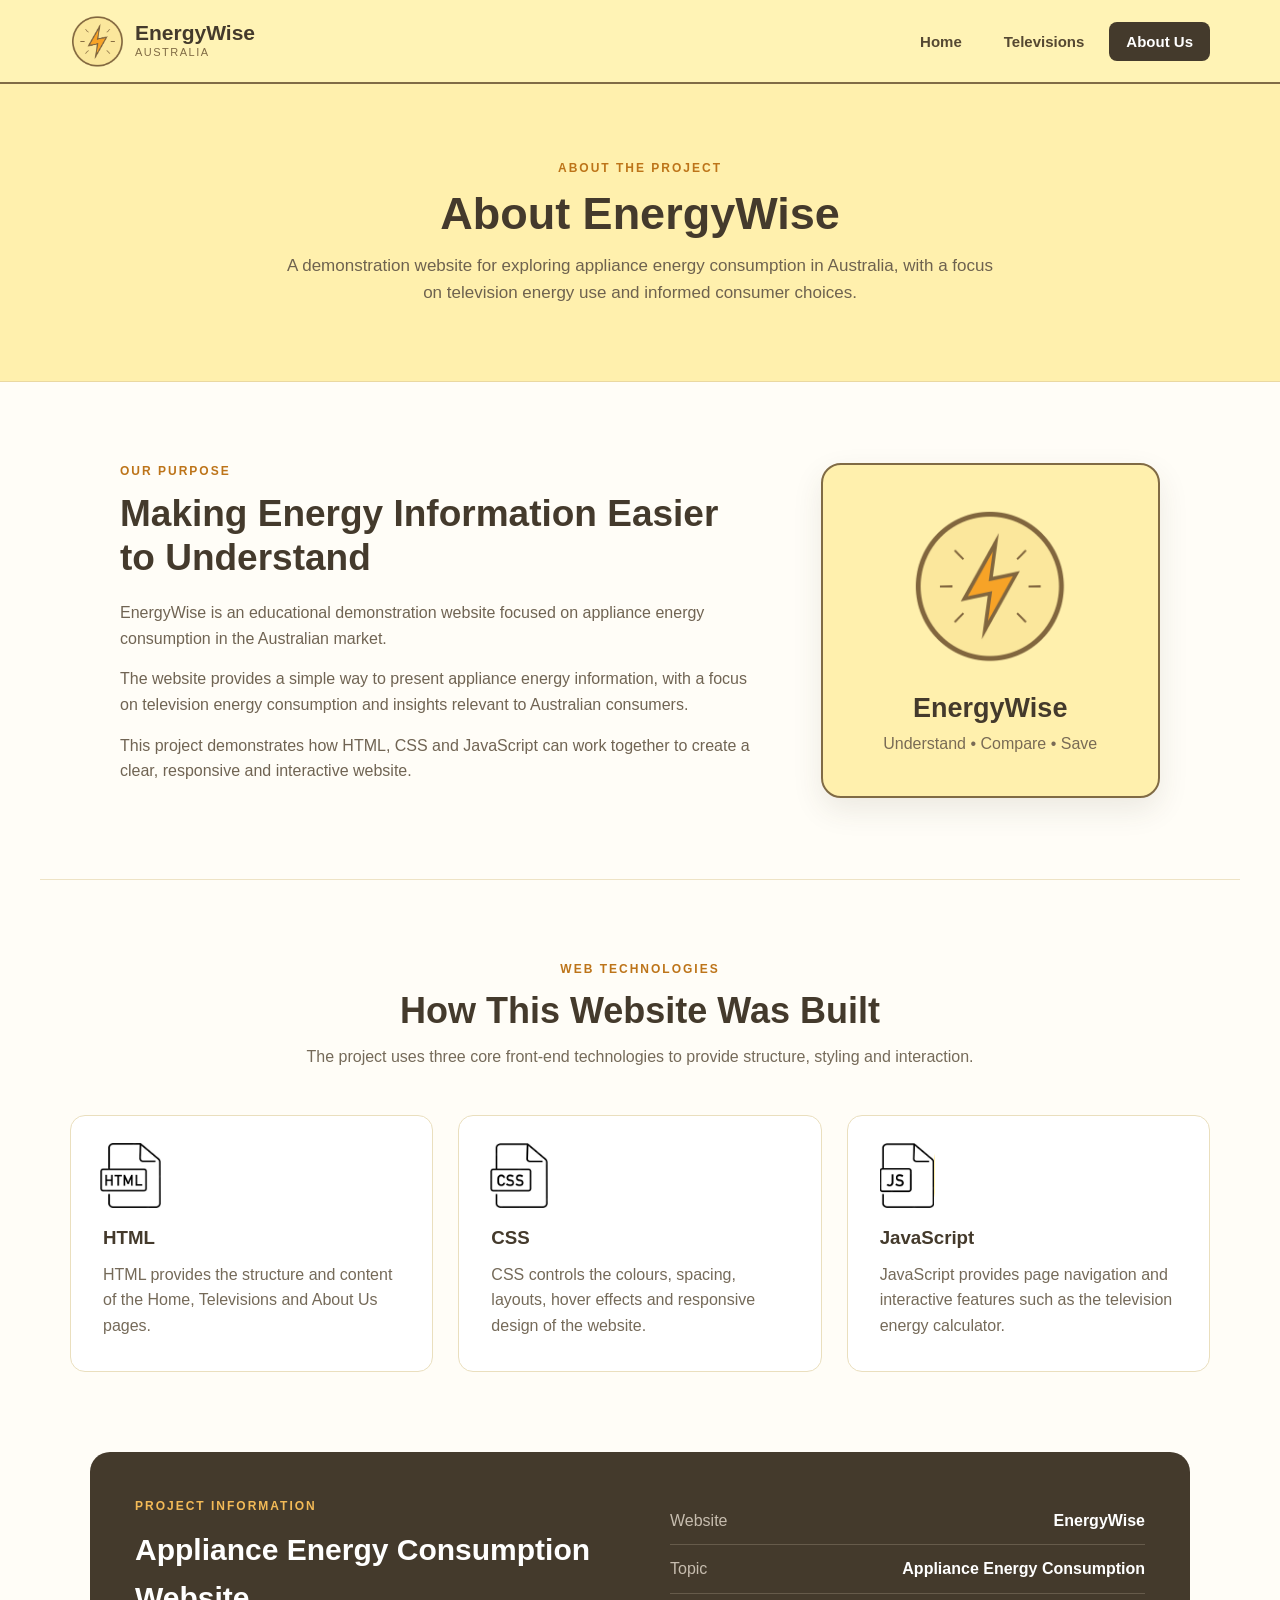
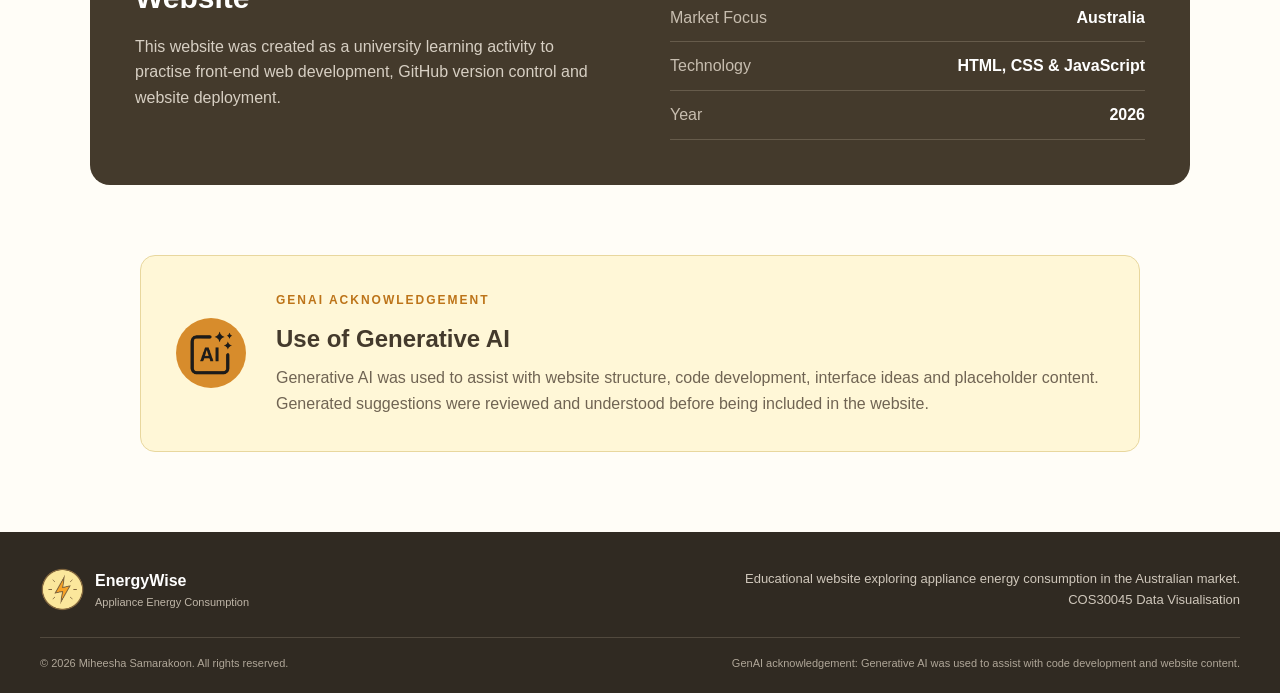
==== commit 63461118: "Update about.html" ====
--- a/about.html
+++ b/about.html
@@ -183,11 +183,10 @@
                 </div>
             </div>
             <p>
-                Educational website exploring appliance energy consumption in the Australian market.                                                                                                 
-            </p>
-            <br>
-            <p>
-                COS30045 Data Visualisation                                                                                                   
+                Educational website exploring appliance energy consumption
+                in the Australian market.
+                <br>
+                COS30045 Data Visualisation
             </p>
         </div>
         <div class="footer-bottom">
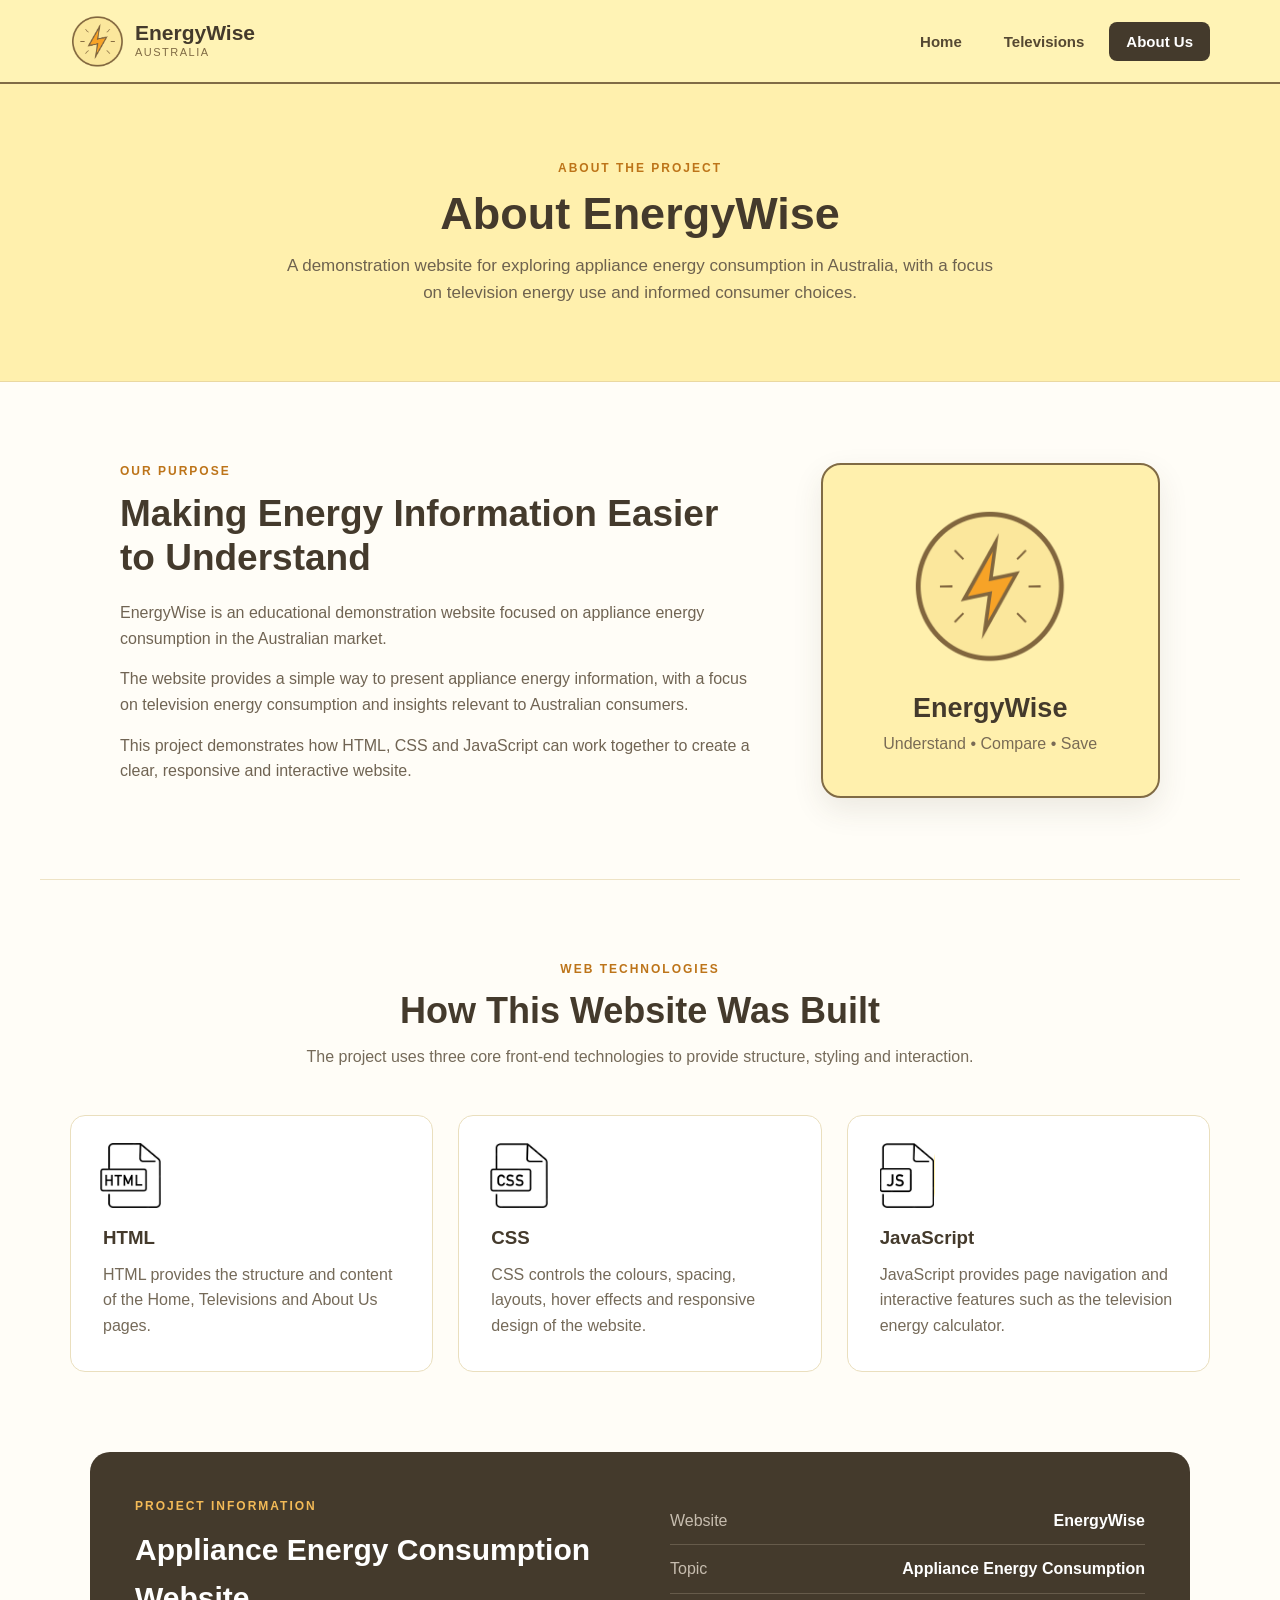
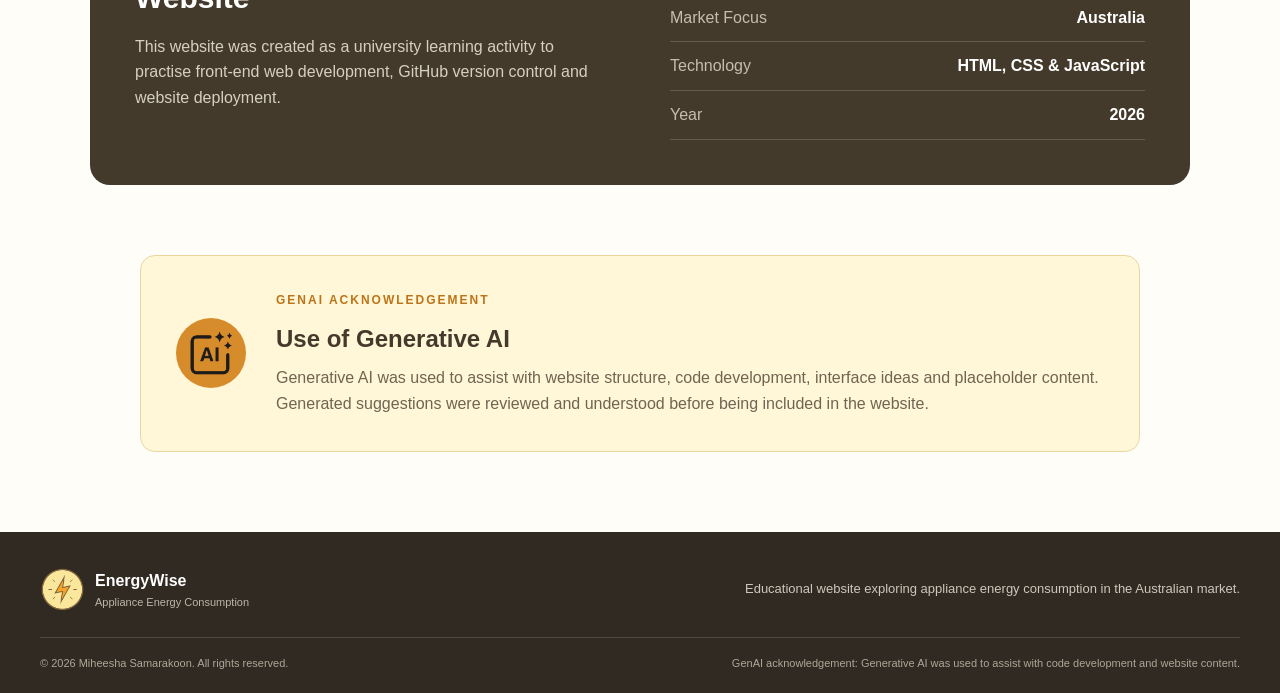
==== commit 64e30578: "Update about.html" ====
--- a/about.html
+++ b/about.html
@@ -185,8 +185,6 @@
             <p>
                 Educational website exploring appliance energy consumption
                 in the Australian market.
-                <br>
-                COS30045 Data Visualisation
             </p>
         </div>
         <div class="footer-bottom">
